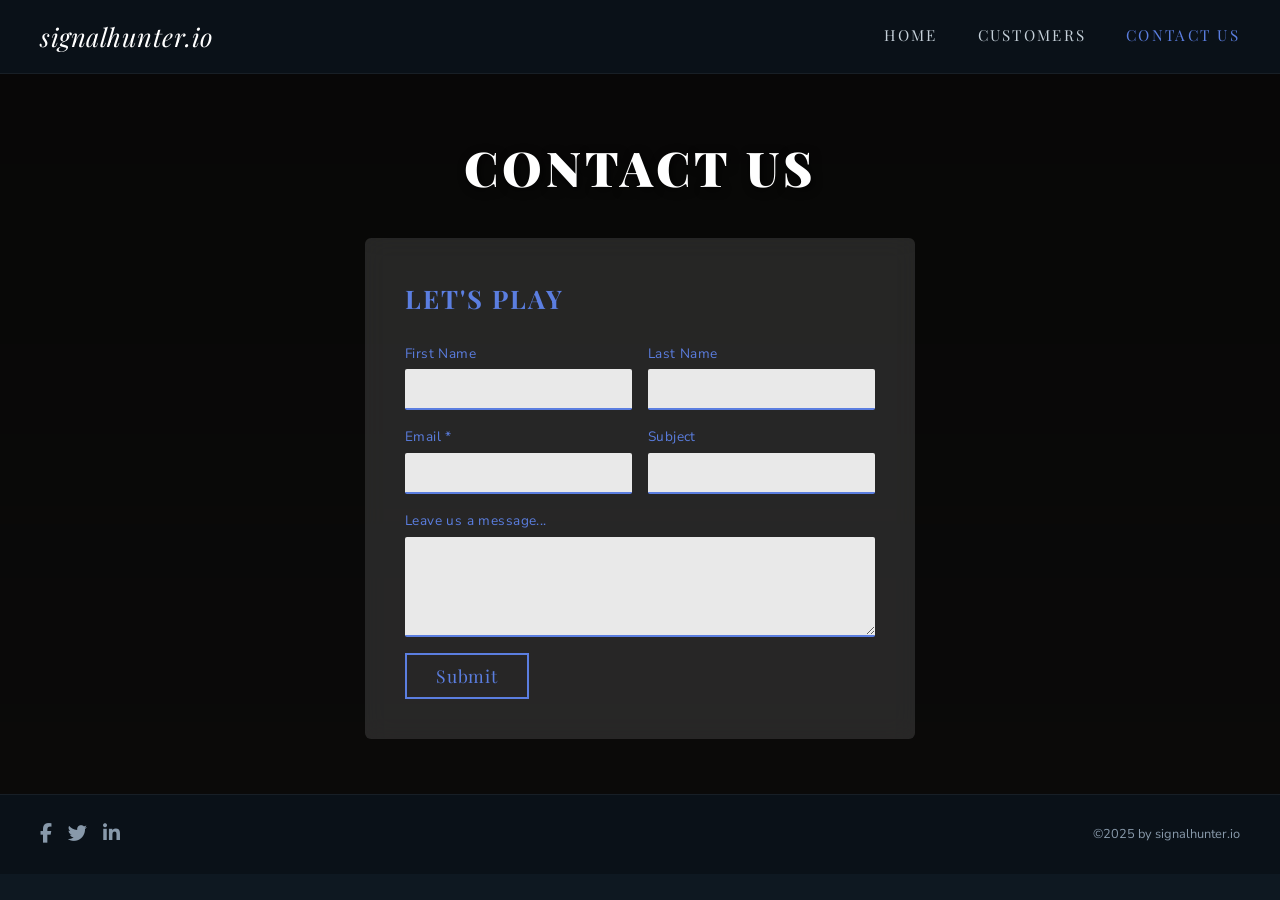
==== site/contact.html @ 793e078c "feat: initial static site for signalhunter.io 3-page static site (Home, Customers, Contact) rebuilt " ====
<!DOCTYPE html>
<html lang="en">
<head>
  <meta charset="UTF-8">
  <meta name="viewport" content="width=device-width, initial-scale=1.0">
  <title>Contact Us | signalhunter.io | Santa Monica, CA</title>
  <meta name="description" content="Get in touch with Signalhunter. Creative Customer Engineering based in Santa Monica, CA.">
  <link rel="stylesheet" href="css/style.css">
  <link rel="stylesheet" href="https://cdnjs.cloudflare.com/ajax/libs/font-awesome/6.5.1/css/all.min.css">
</head>
<body>

  <!-- HEADER -->
  <header class="site-header">
    <div class="container">
      <a href="index.html" class="logo">signalhunter.io</a>
      <button class="nav-toggle" aria-label="Toggle navigation" onclick="document.querySelector('.nav-links').classList.toggle('open')">
        <span></span><span></span><span></span>
      </button>
      <ul class="nav-links">
        <li><a href="index.html">Home</a></li>
        <li><a href="customers.html">Customers</a></li>
        <li><a href="contact.html" class="active">Contact Us</a></li>
      </ul>
    </div>
  </header>

  <!-- CONTACT HERO -->
  <section class="contact-hero">
    <div class="hero-bg" style="background-image: url('images/hero-operator.jpg');"></div>
    <h1>Contact Us</h1>
    <form class="contact-form" action="https://formspree.io/f/YOUR_FORM_ID" method="POST">
      <h3>Let's Play</h3>
      <div class="form-row">
        <div class="form-group">
          <label for="fname">First Name</label>
          <input type="text" id="fname" name="first_name">
        </div>
        <div class="form-group">
          <label for="lname">Last Name</label>
          <input type="text" id="lname" name="last_name">
        </div>
      </div>
      <div class="form-row">
        <div class="form-group">
          <label for="email">Email *</label>
          <input type="email" id="email" name="email" required>
        </div>
        <div class="form-group">
          <label for="subject">Subject</label>
          <input type="text" id="subject" name="subject">
        </div>
      </div>
      <div class="form-group full-width">
        <label for="message">Leave us a message...</label>
        <textarea id="message" name="message"></textarea>
      </div>
      <button type="submit" class="btn-submit">Submit</button>
    </form>
  </section>

  <!-- FOOTER -->
  <footer class="site-footer">
    <div class="container">
      <div class="social-links">
        <a href="#" aria-label="Facebook"><i class="fab fa-facebook-f"></i></a>
        <a href="#" aria-label="Twitter"><i class="fab fa-twitter"></i></a>
        <a href="#" aria-label="LinkedIn"><i class="fab fa-linkedin-in"></i></a>
      </div>
      <span class="copyright">&copy;2025 by signalhunter.io</span>
    </div>
  </footer>

</body>
</html>
---- site/css/style.css ----
/* ============================================
   SIGNALHUNTER.IO — Static Site Styles
   ============================================ */

/* Fonts */
@import url('https://fonts.googleapis.com/css2?family=Playfair+Display:wght@400;700;900&family=Nunito+Sans:wght@300;400;600&display=swap');

/* Reset */
*, *::before, *::after {
  margin: 0;
  padding: 0;
  box-sizing: border-box;
}

:root {
  --bg-dark: #0e1821;
  --bg-darker: #0a1118;
  --bg-card: #1c3142;
  --accent-blue: #5b7ee0;
  --accent-gold: #c5a44e;
  --text-light: #c5d0d9;
  --text-white: #ffffff;
  --text-muted: #8899aa;
  --font-heading: 'Playfair Display', Georgia, serif;
  --font-body: 'Nunito Sans', 'Avenir', Helvetica, sans-serif;
}

html {
  scroll-behavior: smooth;
}

body {
  font-family: var(--font-body);
  background-color: var(--bg-dark);
  color: var(--text-light);
  line-height: 1.6;
  -webkit-font-smoothing: antialiased;
}

a {
  color: var(--accent-blue);
  text-decoration: none;
  transition: color 0.2s;
}

a:hover {
  color: var(--text-white);
}

img {
  max-width: 100%;
  height: auto;
}

/* ---- HEADER / NAV ---- */
.site-header {
  background: var(--bg-darker);
  padding: 1rem 2rem;
  position: sticky;
  top: 0;
  z-index: 100;
  border-bottom: 1px solid rgba(255,255,255,0.06);
}

.site-header .container {
  max-width: 1200px;
  margin: 0 auto;
  display: flex;
  align-items: center;
  justify-content: space-between;
}

.logo {
  font-family: var(--font-heading);
  font-size: 1.6rem;
  font-weight: 400;
  color: var(--text-white);
  letter-spacing: 0.02em;
  font-style: italic;
}

.nav-links {
  list-style: none;
  display: flex;
  gap: 2.5rem;
}

.nav-links a {
  font-family: var(--font-heading);
  font-size: 0.95rem;
  color: var(--text-light);
  text-transform: uppercase;
  letter-spacing: 0.15em;
  font-weight: 400;
  transition: color 0.2s;
}

.nav-links a:hover,
.nav-links a.active {
  color: var(--accent-blue);
}

/* Mobile nav toggle */
.nav-toggle {
  display: none;
  background: none;
  border: none;
  cursor: pointer;
  padding: 0.5rem;
}

.nav-toggle span {
  display: block;
  width: 24px;
  height: 2px;
  background: var(--text-light);
  margin: 5px 0;
  transition: 0.3s;
}

/* ---- HERO ---- */
.hero {
  position: relative;
  height: 55vh;
  min-height: 350px;
  display: flex;
  align-items: center;
  justify-content: flex-end;
  overflow: hidden;
}

.hero-bg {
  position: absolute;
  inset: 0;
  background-size: cover;
  background-position: center;
  filter: grayscale(0.6) brightness(0.5);
}

.hero-content {
  position: relative;
  z-index: 2;
  padding: 2rem 4rem;
  text-align: right;
}

.hero-content h1 {
  font-family: var(--font-heading);
  font-size: 3.5rem;
  font-weight: 900;
  line-height: 1.1;
  color: var(--text-white);
  text-shadow: 2px 2px 8px rgba(0,0,0,0.7);
}

.hero-content h1 .highlight {
  color: var(--accent-gold);
}

/* ---- SECTIONS ---- */
.section {
  max-width: 1200px;
  margin: 0 auto;
  padding: 4rem 2rem;
}

.section-dark {
  background: var(--bg-darker);
}

/* ---- HOME: Tagline ---- */
.tagline-bar {
  background: var(--bg-darker);
  padding: 3rem 2rem;
  border-top: 1px solid rgba(255,255,255,0.06);
}

.tagline-bar .container {
  max-width: 1200px;
  margin: 0 auto;
}

.tagline-row {
  display: flex;
  justify-content: space-between;
  gap: 2rem;
  margin-bottom: 1.5rem;
}

.tagline-item {
  font-family: var(--font-heading);
  font-size: 1.3rem;
  letter-spacing: 0.25em;
  text-transform: uppercase;
  color: var(--text-white);
  font-weight: 700;
}

.tagline-description {
  font-size: 1rem;
  color: var(--text-muted);
  line-height: 1.8;
  max-width: 800px;
}

/* ---- HOME: Tools Grid ---- */
.tools-grid {
  display: grid;
  grid-template-columns: repeat(3, 1fr);
  gap: 2.5rem;
  padding: 2rem 0;
  align-items: center;
}

.tool-logo {
  display: flex;
  align-items: center;
  justify-content: center;
  padding: 1rem;
  opacity: 0.85;
  transition: opacity 0.3s;
}

.tool-logo:hover {
  opacity: 1;
}

.tool-logo img {
  max-height: 50px;
  width: auto;
}

/* ---- HOME: Bottom section ---- */
.bottom-section {
  background: var(--bg-darker);
  padding: 4rem 2rem;
}

.bottom-section .container {
  max-width: 1200px;
  margin: 0 auto;
  display: grid;
  grid-template-columns: 1.2fr 1fr;
  gap: 4rem;
  align-items: start;
}

.cta-text {
  font-size: 1rem;
  color: var(--text-muted);
  line-height: 1.8;
}

.cta-text a {
  text-decoration: underline;
}

.contact-block h2 {
  font-family: var(--font-heading);
  font-size: 2.2rem;
  font-weight: 700;
  color: var(--accent-blue);
  text-transform: uppercase;
  letter-spacing: 0.08em;
  margin-bottom: 1rem;
}

.contact-block p {
  color: var(--text-light);
  margin-bottom: 0.3rem;
  font-size: 0.95rem;
}

/* ---- CUSTOMERS PAGE ---- */
.customers-intro {
  display: grid;
  grid-template-columns: 1fr 1.5fr;
  gap: 3rem;
  align-items: start;
  padding: 4rem 2rem;
  max-width: 1200px;
  margin: 0 auto;
}

.customers-intro h2 {
  font-family: var(--font-heading);
  font-size: 3rem;
  font-weight: 700;
  color: var(--accent-blue);
  text-transform: uppercase;
  letter-spacing: 0.05em;
}

.customers-intro .lead {
  font-family: var(--font-heading);
  font-size: 1.3rem;
  color: var(--text-white);
  margin-bottom: 1.5rem;
  line-height: 1.4;
}

.customers-intro .body-text {
  color: var(--text-muted);
  line-height: 1.8;
  margin-bottom: 1rem;
}

.client-logos {
  display: grid;
  grid-template-columns: repeat(2, 1fr);
  gap: 1.5rem;
  padding-top: 1.5rem;
}

.client-logo {
  display: flex;
  align-items: center;
  justify-content: center;
  background: rgba(255,255,255,0.04);
  border-radius: 8px;
  padding: 1.2rem;
  min-height: 80px;
  transition: background 0.3s;
}

.client-logo:hover {
  background: rgba(255,255,255,0.08);
}

.client-logo img {
  max-height: 55px;
  width: auto;
  filter: brightness(0) invert(1);
  opacity: 0.9;
}

/* ---- CONTACT PAGE ---- */
.contact-hero {
  position: relative;
  min-height: 80vh;
  display: flex;
  flex-direction: column;
  align-items: center;
  justify-content: center;
  overflow: hidden;
}

.contact-hero .hero-bg {
  filter: grayscale(0.7) brightness(0.35);
}

.contact-hero h1 {
  font-family: var(--font-heading);
  font-size: 3rem;
  font-weight: 900;
  color: var(--text-white);
  text-transform: uppercase;
  letter-spacing: 0.08em;
  text-align: center;
  position: relative;
  z-index: 2;
  margin-bottom: 2rem;
  text-shadow: 2px 2px 10px rgba(0,0,0,0.8);
}

.contact-form {
  position: relative;
  z-index: 2;
  background: rgba(255,255,255,0.12);
  backdrop-filter: blur(12px);
  padding: 2.5rem;
  border-radius: 6px;
  width: 100%;
  max-width: 550px;
}

.contact-form h3 {
  font-family: var(--font-heading);
  font-size: 1.6rem;
  color: var(--accent-blue);
  font-weight: 700;
  margin-bottom: 1.5rem;
  text-transform: uppercase;
  letter-spacing: 0.08em;
}

.form-row {
  display: grid;
  grid-template-columns: 1fr 1fr;
  gap: 1rem;
  margin-bottom: 1rem;
}

.form-group {
  display: flex;
  flex-direction: column;
}

.form-group.full-width {
  grid-column: 1 / -1;
}

.form-group label {
  font-size: 0.85rem;
  color: var(--accent-blue);
  margin-bottom: 0.3rem;
  letter-spacing: 0.03em;
}

.form-group input,
.form-group textarea {
  background: rgba(255,255,255,0.9);
  border: none;
  border-bottom: 2px solid var(--accent-blue);
  padding: 0.6rem 0.8rem;
  font-family: var(--font-body);
  font-size: 0.95rem;
  color: #1a1a1a;
  border-radius: 2px;
  outline: none;
  transition: border-color 0.2s;
}

.form-group input:focus,
.form-group textarea:focus {
  border-bottom-color: var(--accent-gold);
}

.form-group textarea {
  min-height: 100px;
  resize: vertical;
}

.btn-submit {
  font-family: var(--font-heading);
  font-size: 1.1rem;
  color: var(--accent-blue);
  background: transparent;
  border: 2px solid var(--accent-blue);
  padding: 0.6rem 1.8rem;
  cursor: pointer;
  letter-spacing: 0.05em;
  transition: all 0.3s;
  margin-top: 1rem;
}

.btn-submit:hover {
  background: var(--accent-blue);
  color: var(--text-white);
}

/* ---- FOOTER ---- */
.site-footer {
  background: var(--bg-darker);
  padding: 1.5rem 2rem;
  border-top: 1px solid rgba(255,255,255,0.06);
}

.site-footer .container {
  max-width: 1200px;
  margin: 0 auto;
  display: flex;
  justify-content: space-between;
  align-items: center;
}

.social-links {
  display: flex;
  gap: 1rem;
}

.social-links a {
  color: var(--text-muted);
  font-size: 1.2rem;
  transition: color 0.2s;
}

.social-links a:hover {
  color: var(--text-white);
}

.copyright {
  font-size: 0.8rem;
  color: var(--text-muted);
}

/* ---- RESPONSIVE ---- */
@media (max-width: 768px) {
  .nav-links {
    display: none;
    flex-direction: column;
    position: absolute;
    top: 100%;
    left: 0;
    right: 0;
    background: var(--bg-darker);
    padding: 1rem 2rem;
    gap: 1rem;
    border-bottom: 1px solid rgba(255,255,255,0.06);
  }

  .nav-links.open {
    display: flex;
  }

  .nav-toggle {
    display: block;
  }

  .hero-content {
    padding: 1.5rem;
    text-align: center;
  }

  .hero-content h1 {
    font-size: 2.2rem;
  }

  .hero {
    justify-content: center;
  }

  .tagline-row {
    flex-direction: column;
    gap: 0.5rem;
  }

  .tools-grid {
    grid-template-columns: repeat(2, 1fr);
    gap: 1.5rem;
  }

  .bottom-section .container {
    grid-template-columns: 1fr;
    gap: 2rem;
  }

  .customers-intro {
    grid-template-columns: 1fr;
  }

  .form-row {
    grid-template-columns: 1fr;
  }

  .site-footer .container {
    flex-direction: column;
    gap: 1rem;
    text-align: center;
  }
}
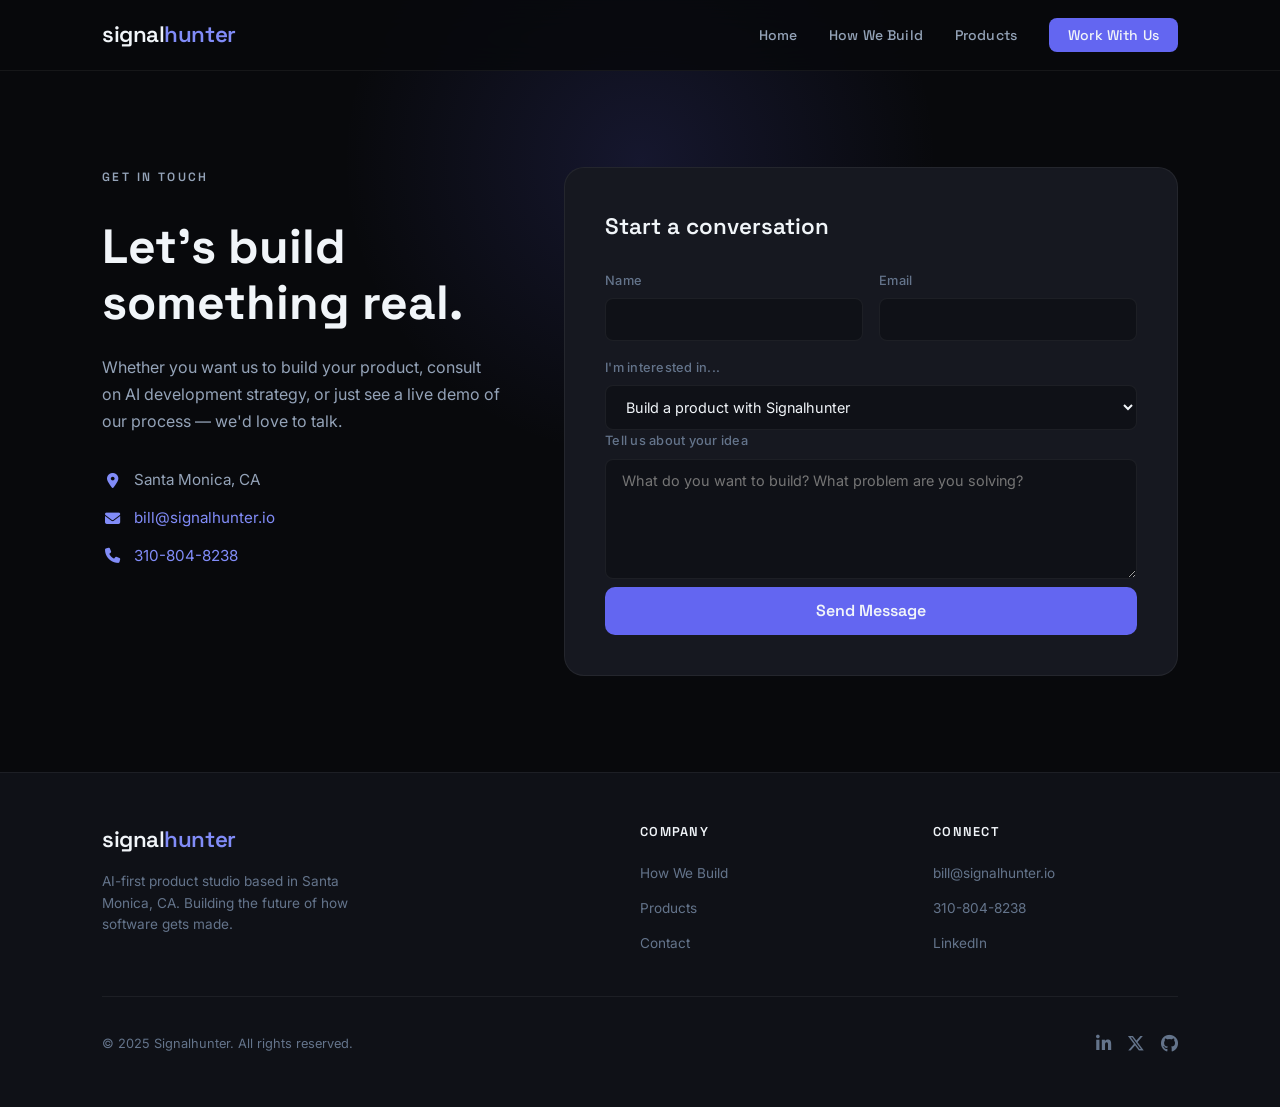
==== commit fdfb4e2a: "feat: complete site redesign — AI product studio + consultancy Repositioned signalhunter.io from CRM" ====
--- a/site/contact.html
+++ b/site/contact.html
@@ -3,8 +3,8 @@
 <head>
   <meta charset="UTF-8">
   <meta name="viewport" content="width=device-width, initial-scale=1.0">
-  <title>Contact Us | signalhunter.io | Santa Monica, CA</title>
-  <meta name="description" content="Get in touch with Signalhunter. Creative Customer Engineering based in Santa Monica, CA.">
+  <title>Work With Us — Signalhunter</title>
+  <meta name="description" content="Start a project with Signalhunter. AI-first product development and consulting from Santa Monica, CA.">
   <link rel="stylesheet" href="css/style.css">
   <link rel="stylesheet" href="https://cdnjs.cloudflare.com/ajax/libs/font-awesome/6.5.1/css/all.min.css">
 </head>
@@ -13,61 +13,110 @@
   <!-- HEADER -->
   <header class="site-header">
     <div class="container">
-      <a href="index.html" class="logo">signalhunter.io</a>
+      <a href="index.html" class="logo">signal<span>hunter</span></a>
       <button class="nav-toggle" aria-label="Toggle navigation" onclick="document.querySelector('.nav-links').classList.toggle('open')">
         <span></span><span></span><span></span>
       </button>
       <ul class="nav-links">
         <li><a href="index.html">Home</a></li>
-        <li><a href="customers.html">Customers</a></li>
-        <li><a href="contact.html" class="active">Contact Us</a></li>
+        <li><a href="how.html">How We Build</a></li>
+        <li><a href="products.html">Products</a></li>
+        <li><a href="contact.html" class="nav-cta active">Work With Us</a></li>
       </ul>
     </div>
   </header>
 
-  <!-- CONTACT HERO -->
+  <!-- CONTACT -->
   <section class="contact-hero">
-    <div class="hero-bg" style="background-image: url('images/hero-operator.jpg');"></div>
-    <h1>Contact Us</h1>
-    <form class="contact-form" action="https://formspree.io/f/YOUR_FORM_ID" method="POST">
-      <h3>Let's Play</h3>
-      <div class="form-row">
-        <div class="form-group">
-          <label for="fname">First Name</label>
-          <input type="text" id="fname" name="first_name">
+    <div class="container">
+      <div class="contact-layout">
+        <div class="contact-info">
+          <p class="section-label">Get In Touch</p>
+          <h1>Let's build<br>something <span class="gradient-text">real</span>.</h1>
+          <p>
+            Whether you want us to build your product, consult on AI development strategy,
+            or just see a live demo of our process — we'd love to talk.
+          </p>
+          <div class="contact-details">
+            <div class="detail">
+              <i class="fas fa-map-marker-alt"></i>
+              <span>Santa Monica, CA</span>
+            </div>
+            <div class="detail">
+              <i class="fas fa-envelope"></i>
+              <a href="mailto:bill@signalhunter.io">bill@signalhunter.io</a>
+            </div>
+            <div class="detail">
+              <i class="fas fa-phone"></i>
+              <a href="tel:3108048238">310-804-8238</a>
+            </div>
+          </div>
         </div>
-        <div class="form-group">
-          <label for="lname">Last Name</label>
-          <input type="text" id="lname" name="last_name">
-        </div>
+
+        <form class="contact-form" action="https://formspree.io/f/YOUR_FORM_ID" method="POST">
+          <h3>Start a conversation</h3>
+          <div class="form-row">
+            <div class="form-group">
+              <label for="fname">Name</label>
+              <input type="text" id="fname" name="name" required>
+            </div>
+            <div class="form-group">
+              <label for="email">Email</label>
+              <input type="email" id="email" name="email" required>
+            </div>
+          </div>
+          <div class="form-group full-width">
+            <label for="interest">I'm interested in...</label>
+            <select id="interest" name="interest">
+              <option value="build">Build a product with Signalhunter</option>
+              <option value="consult">AI development consulting</option>
+              <option value="demo">See a live demo</option>
+              <option value="other">Something else</option>
+            </select>
+          </div>
+          <div class="form-group full-width">
+            <label for="message">Tell us about your idea</label>
+            <textarea id="message" name="message" placeholder="What do you want to build? What problem are you solving?"></textarea>
+          </div>
+          <button type="submit" class="btn-submit">Send Message</button>
+        </form>
       </div>
-      <div class="form-row">
-        <div class="form-group">
-          <label for="email">Email *</label>
-          <input type="email" id="email" name="email" required>
-        </div>
-        <div class="form-group">
-          <label for="subject">Subject</label>
-          <input type="text" id="subject" name="subject">
-        </div>
-      </div>
-      <div class="form-group full-width">
-        <label for="message">Leave us a message...</label>
-        <textarea id="message" name="message"></textarea>
-      </div>
-      <button type="submit" class="btn-submit">Submit</button>
-    </form>
+    </div>
   </section>
 
   <!-- FOOTER -->
   <footer class="site-footer">
     <div class="container">
-      <div class="social-links">
-        <a href="#" aria-label="Facebook"><i class="fab fa-facebook-f"></i></a>
-        <a href="#" aria-label="Twitter"><i class="fab fa-twitter"></i></a>
-        <a href="#" aria-label="LinkedIn"><i class="fab fa-linkedin-in"></i></a>
+      <div class="footer-grid">
+        <div class="footer-brand">
+          <a href="index.html" class="logo">signal<span>hunter</span></a>
+          <p>AI-first product studio based in Santa Monica, CA. Building the future of how software gets made.</p>
+        </div>
+        <div class="footer-col">
+          <h4>Company</h4>
+          <ul>
+            <li><a href="how.html">How We Build</a></li>
+            <li><a href="products.html">Products</a></li>
+            <li><a href="contact.html">Contact</a></li>
+          </ul>
+        </div>
+        <div class="footer-col">
+          <h4>Connect</h4>
+          <ul>
+            <li><a href="mailto:bill@signalhunter.io">bill@signalhunter.io</a></li>
+            <li><a href="tel:3108048238">310-804-8238</a></li>
+            <li><a href="#">LinkedIn</a></li>
+          </ul>
+        </div>
       </div>
-      <span class="copyright">&copy;2025 by signalhunter.io</span>
+      <div class="footer-bottom">
+        <span class="copyright">&copy; 2025 Signalhunter. All rights reserved.</span>
+        <div class="social-links">
+          <a href="#" aria-label="LinkedIn"><i class="fab fa-linkedin-in"></i></a>
+          <a href="#" aria-label="Twitter"><i class="fab fa-x-twitter"></i></a>
+          <a href="#" aria-label="GitHub"><i class="fab fa-github"></i></a>
+        </div>
+      </div>
     </div>
   </footer>
 
--- a/site/css/style.css
+++ b/site/css/style.css
@@ -1,11 +1,9 @@
 /* ============================================
-   SIGNALHUNTER.IO — Static Site Styles
+   SIGNALHUNTER.IO — AI Product Studio
    ============================================ */
 
-/* Fonts */
-@import url('https://fonts.googleapis.com/css2?family=Playfair+Display:wght@400;700;900&family=Nunito+Sans:wght@300;400;600&display=swap');
-
-/* Reset */
+@import url('https://fonts.googleapis.com/css2?family=Space+Grotesk:wght@300;400;500;600;700&family=Inter:wght@300;400;500;600&display=swap');
+
 *, *::before, *::after {
   margin: 0;
   padding: 0;
@@ -13,58 +11,91 @@
 }
 
 :root {
-  --bg-dark: #0e1821;
-  --bg-darker: #0a1118;
-  --bg-card: #1c3142;
-  --accent-blue: #5b7ee0;
-  --accent-gold: #c5a44e;
-  --text-light: #c5d0d9;
-  --text-white: #ffffff;
-  --text-muted: #8899aa;
-  --font-heading: 'Playfair Display', Georgia, serif;
-  --font-body: 'Nunito Sans', 'Avenir', Helvetica, sans-serif;
-}
-
-html {
-  scroll-behavior: smooth;
-}
+  --bg-dark: #08090c;
+  --bg-surface: #0f1117;
+  --bg-card: #161820;
+  --bg-card-hover: #1c1f2a;
+  --accent: #6366f1;
+  --accent-light: #818cf8;
+  --accent-glow: rgba(99, 102, 241, 0.15);
+  --accent-gold: #f59e0b;
+  --accent-emerald: #10b981;
+  --accent-rose: #f43f5e;
+  --text-primary: #f1f5f9;
+  --text-secondary: #94a3b8;
+  --text-muted: #64748b;
+  --border: rgba(255,255,255,0.06);
+  --border-accent: rgba(99, 102, 241, 0.3);
+  --font-heading: 'Space Grotesk', system-ui, sans-serif;
+  --font-body: 'Inter', system-ui, sans-serif;
+  --radius: 12px;
+  --radius-lg: 20px;
+}
+
+html { scroll-behavior: smooth; }
 
 body {
   font-family: var(--font-body);
-  background-color: var(--bg-dark);
-  color: var(--text-light);
-  line-height: 1.6;
+  background: var(--bg-dark);
+  color: var(--text-secondary);
+  line-height: 1.7;
   -webkit-font-smoothing: antialiased;
 }
 
 a {
-  color: var(--accent-blue);
+  color: var(--accent-light);
   text-decoration: none;
   transition: color 0.2s;
 }
-
-a:hover {
-  color: var(--text-white);
-}
-
-img {
-  max-width: 100%;
-  height: auto;
+a:hover { color: var(--text-primary); }
+
+img { max-width: 100%; height: auto; }
+
+/* ---- UTILITY ---- */
+.container {
+  max-width: 1140px;
+  margin: 0 auto;
+  padding: 0 2rem;
+}
+
+.section-label {
+  font-family: var(--font-heading);
+  font-size: 0.75rem;
+  font-weight: 600;
+  letter-spacing: 0.2em;
+  text-transform: uppercase;
+  color: var(--accent-light);
+  margin-bottom: 1rem;
+}
+
+.section-title {
+  font-family: var(--font-heading);
+  font-size: 2.5rem;
+  font-weight: 700;
+  color: var(--text-primary);
+  line-height: 1.2;
+  margin-bottom: 1rem;
+}
+
+.section-subtitle {
+  font-size: 1.15rem;
+  color: var(--text-secondary);
+  max-width: 640px;
+  line-height: 1.7;
 }
 
 /* ---- HEADER / NAV ---- */
 .site-header {
-  background: var(--bg-darker);
+  background: rgba(8, 9, 12, 0.85);
+  backdrop-filter: blur(16px);
   padding: 1rem 2rem;
   position: sticky;
   top: 0;
   z-index: 100;
-  border-bottom: 1px solid rgba(255,255,255,0.06);
+  border-bottom: 1px solid var(--border);
 }
 
 .site-header .container {
-  max-width: 1200px;
-  margin: 0 auto;
   display: flex;
   align-items: center;
   justify-content: space-between;
@@ -72,35 +103,49 @@
 
 .logo {
   font-family: var(--font-heading);
-  font-size: 1.6rem;
-  font-weight: 400;
-  color: var(--text-white);
-  letter-spacing: 0.02em;
-  font-style: italic;
-}
+  font-size: 1.4rem;
+  font-weight: 600;
+  color: var(--text-primary);
+  letter-spacing: -0.02em;
+}
+
+.logo span { color: var(--accent-light); }
 
 .nav-links {
   list-style: none;
   display: flex;
-  gap: 2.5rem;
+  gap: 2rem;
+  align-items: center;
 }
 
 .nav-links a {
   font-family: var(--font-heading);
-  font-size: 0.95rem;
-  color: var(--text-light);
-  text-transform: uppercase;
-  letter-spacing: 0.15em;
-  font-weight: 400;
+  font-size: 0.875rem;
+  font-weight: 500;
+  color: var(--text-secondary);
+  letter-spacing: 0.01em;
   transition: color 0.2s;
 }
 
 .nav-links a:hover,
 .nav-links a.active {
-  color: var(--accent-blue);
-}
-
-/* Mobile nav toggle */
+  color: var(--text-primary);
+}
+
+.nav-cta {
+  background: var(--accent);
+  color: var(--text-primary) !important;
+  padding: 0.5rem 1.2rem;
+  border-radius: 8px;
+  font-weight: 600;
+  transition: background 0.2s, transform 0.2s;
+}
+
+.nav-cta:hover {
+  background: var(--accent-light);
+  transform: translateY(-1px);
+}
+
 .nav-toggle {
   display: none;
   background: none;
@@ -111,9 +156,9 @@
 
 .nav-toggle span {
   display: block;
-  width: 24px;
+  width: 22px;
   height: 2px;
-  background: var(--text-light);
+  background: var(--text-secondary);
   margin: 5px 0;
   transition: 0.3s;
 }
@@ -121,267 +166,501 @@
 /* ---- HERO ---- */
 .hero {
   position: relative;
-  height: 55vh;
-  min-height: 350px;
-  display: flex;
-  align-items: center;
-  justify-content: flex-end;
+  padding: 8rem 2rem 6rem;
   overflow: hidden;
 }
 
-.hero-bg {
+.hero::before {
+  content: '';
   position: absolute;
-  inset: 0;
-  background-size: cover;
-  background-position: center;
-  filter: grayscale(0.6) brightness(0.5);
-}
-
-.hero-content {
+  top: -50%;
+  left: 50%;
+  transform: translateX(-50%);
+  width: 800px;
+  height: 800px;
+  background: radial-gradient(circle, var(--accent-glow) 0%, transparent 70%);
+  pointer-events: none;
+}
+
+.hero .container {
   position: relative;
   z-index: 2;
-  padding: 2rem 4rem;
-  text-align: right;
-}
-
-.hero-content h1 {
-  font-family: var(--font-heading);
-  font-size: 3.5rem;
-  font-weight: 900;
+  text-align: center;
+}
+
+.hero h1 {
+  font-family: var(--font-heading);
+  font-size: 4rem;
+  font-weight: 700;
+  color: var(--text-primary);
   line-height: 1.1;
-  color: var(--text-white);
-  text-shadow: 2px 2px 8px rgba(0,0,0,0.7);
-}
-
-.hero-content h1 .highlight {
-  color: var(--accent-gold);
-}
-
-/* ---- SECTIONS ---- */
-.section {
-  max-width: 1200px;
-  margin: 0 auto;
-  padding: 4rem 2rem;
-}
-
-.section-dark {
-  background: var(--bg-darker);
-}
-
-/* ---- HOME: Tagline ---- */
-.tagline-bar {
-  background: var(--bg-darker);
-  padding: 3rem 2rem;
-  border-top: 1px solid rgba(255,255,255,0.06);
-}
-
-.tagline-bar .container {
-  max-width: 1200px;
-  margin: 0 auto;
-}
-
-.tagline-row {
-  display: flex;
-  justify-content: space-between;
+  margin-bottom: 1.5rem;
+  letter-spacing: -0.03em;
+}
+
+.hero h1 .gradient-text {
+  background: linear-gradient(135deg, var(--accent-light), var(--accent-gold));
+  -webkit-background-clip: text;
+  -webkit-text-fill-color: transparent;
+  background-clip: text;
+}
+
+.hero .subtitle {
+  font-size: 1.25rem;
+  color: var(--text-secondary);
+  max-width: 600px;
+  margin: 0 auto 2.5rem;
+  line-height: 1.7;
+}
+
+.hero-cta-row {
+  display: flex;
+  gap: 1rem;
+  justify-content: center;
+  flex-wrap: wrap;
+}
+
+.btn-primary {
+  display: inline-flex;
+  align-items: center;
+  gap: 0.5rem;
+  background: var(--accent);
+  color: var(--text-primary);
+  font-family: var(--font-heading);
+  font-size: 1rem;
+  font-weight: 600;
+  padding: 0.85rem 2rem;
+  border-radius: 10px;
+  border: none;
+  cursor: pointer;
+  transition: all 0.25s;
+}
+
+.btn-primary:hover {
+  background: var(--accent-light);
+  color: var(--text-primary);
+  transform: translateY(-2px);
+  box-shadow: 0 8px 30px var(--accent-glow);
+}
+
+.btn-outline {
+  display: inline-flex;
+  align-items: center;
+  gap: 0.5rem;
+  background: transparent;
+  color: var(--text-secondary);
+  font-family: var(--font-heading);
+  font-size: 1rem;
+  font-weight: 500;
+  padding: 0.85rem 2rem;
+  border-radius: 10px;
+  border: 1px solid var(--border);
+  cursor: pointer;
+  transition: all 0.25s;
+}
+
+.btn-outline:hover {
+  border-color: var(--accent);
+  color: var(--text-primary);
+}
+
+/* ---- STATS BAR ---- */
+.stats-bar {
+  border-top: 1px solid var(--border);
+  border-bottom: 1px solid var(--border);
+  padding: 2.5rem 2rem;
+  background: var(--bg-surface);
+}
+
+.stats-grid {
+  display: grid;
+  grid-template-columns: repeat(4, 1fr);
   gap: 2rem;
-  margin-bottom: 1.5rem;
-}
-
-.tagline-item {
+  text-align: center;
+}
+
+.stat-item .stat-number {
+  font-family: var(--font-heading);
+  font-size: 2.5rem;
+  font-weight: 700;
+  color: var(--text-primary);
+  line-height: 1;
+  margin-bottom: 0.25rem;
+}
+
+.stat-item .stat-number .accent { color: var(--accent-light); }
+
+.stat-item .stat-label {
+  font-size: 0.85rem;
+  color: var(--text-muted);
+}
+
+/* ---- THE SHIFT ---- */
+.shift-section {
+  padding: 6rem 2rem;
+}
+
+.shift-grid {
+  display: grid;
+  grid-template-columns: 1fr 1fr;
+  gap: 3rem;
+  margin-top: 3rem;
+}
+
+.shift-card {
+  background: var(--bg-card);
+  border: 1px solid var(--border);
+  border-radius: var(--radius-lg);
+  padding: 2.5rem;
+  transition: border-color 0.3s, transform 0.3s;
+}
+
+.shift-card:hover {
+  border-color: var(--border-accent);
+  transform: translateY(-2px);
+}
+
+.shift-card.old {
+  opacity: 0.6;
+}
+
+.shift-card.old:hover {
+  opacity: 0.8;
+}
+
+.shift-card .card-icon {
+  font-size: 2rem;
+  margin-bottom: 1rem;
+}
+
+.shift-card h3 {
   font-family: var(--font-heading);
   font-size: 1.3rem;
-  letter-spacing: 0.25em;
+  font-weight: 600;
+  color: var(--text-primary);
+  margin-bottom: 0.75rem;
+}
+
+.shift-card p {
+  color: var(--text-secondary);
+  font-size: 0.95rem;
+  line-height: 1.7;
+}
+
+.shift-card .tag {
+  display: inline-block;
+  font-size: 0.7rem;
+  font-weight: 600;
+  letter-spacing: 0.1em;
   text-transform: uppercase;
-  color: var(--text-white);
-  font-weight: 700;
-}
-
-.tagline-description {
-  font-size: 1rem;
-  color: var(--text-muted);
-  line-height: 1.8;
-  max-width: 800px;
-}
-
-/* ---- HOME: Tools Grid ---- */
-.tools-grid {
+  padding: 0.3rem 0.8rem;
+  border-radius: 100px;
+  margin-bottom: 1rem;
+}
+
+.shift-card .tag.old-tag {
+  background: rgba(244, 63, 94, 0.1);
+  color: var(--accent-rose);
+}
+
+.shift-card .tag.new-tag {
+  background: rgba(16, 185, 129, 0.1);
+  color: var(--accent-emerald);
+}
+
+/* ---- PROCESS / HOW IT WORKS ---- */
+.process-section {
+  padding: 6rem 2rem;
+  background: var(--bg-surface);
+}
+
+.process-steps {
   display: grid;
   grid-template-columns: repeat(3, 1fr);
-  gap: 2.5rem;
-  padding: 2rem 0;
+  gap: 2rem;
+  margin-top: 3rem;
+}
+
+.process-step {
+  background: var(--bg-card);
+  border: 1px solid var(--border);
+  border-radius: var(--radius-lg);
+  padding: 2rem;
+  position: relative;
+  transition: border-color 0.3s;
+}
+
+.process-step:hover {
+  border-color: var(--border-accent);
+}
+
+.step-number {
+  font-family: var(--font-heading);
+  font-size: 3rem;
+  font-weight: 700;
+  color: var(--accent);
+  opacity: 0.3;
+  line-height: 1;
+  margin-bottom: 1rem;
+}
+
+.process-step h3 {
+  font-family: var(--font-heading);
+  font-size: 1.15rem;
+  font-weight: 600;
+  color: var(--text-primary);
+  margin-bottom: 0.75rem;
+}
+
+.process-step p {
+  font-size: 0.9rem;
+  color: var(--text-secondary);
+  line-height: 1.7;
+}
+
+/* ---- PRODUCTS / PORTFOLIO ---- */
+.products-section {
+  padding: 6rem 2rem;
+}
+
+.product-cards {
+  display: grid;
+  grid-template-columns: repeat(auto-fit, minmax(320px, 1fr));
+  gap: 2rem;
+  margin-top: 3rem;
+}
+
+.product-card {
+  background: var(--bg-card);
+  border: 1px solid var(--border);
+  border-radius: var(--radius-lg);
+  padding: 2rem;
+  transition: border-color 0.3s, transform 0.3s;
+}
+
+.product-card:hover {
+  border-color: var(--border-accent);
+  transform: translateY(-3px);
+}
+
+.product-card .product-status {
+  display: inline-block;
+  font-size: 0.7rem;
+  font-weight: 600;
+  letter-spacing: 0.08em;
+  text-transform: uppercase;
+  padding: 0.25rem 0.7rem;
+  border-radius: 100px;
+  margin-bottom: 1rem;
+}
+
+.product-card .product-status.live {
+  background: rgba(16, 185, 129, 0.1);
+  color: var(--accent-emerald);
+}
+
+.product-card .product-status.building {
+  background: rgba(245, 158, 11, 0.1);
+  color: var(--accent-gold);
+}
+
+.product-card .product-status.concept {
+  background: rgba(99, 102, 241, 0.1);
+  color: var(--accent-light);
+}
+
+.product-card h3 {
+  font-family: var(--font-heading);
+  font-size: 1.4rem;
+  font-weight: 600;
+  color: var(--text-primary);
+  margin-bottom: 0.5rem;
+}
+
+.product-card .product-desc {
+  font-size: 0.9rem;
+  color: var(--text-secondary);
+  margin-bottom: 1.25rem;
+  line-height: 1.7;
+}
+
+.product-card .product-meta {
+  display: flex;
+  gap: 1.5rem;
+  font-size: 0.8rem;
+  color: var(--text-muted);
+}
+
+.product-card .product-meta span {
+  display: flex;
   align-items: center;
-}
-
-.tool-logo {
+  gap: 0.3rem;
+}
+
+/* ---- SERVICES / CONSULTING ---- */
+.services-section {
+  padding: 6rem 2rem;
+  background: var(--bg-surface);
+}
+
+.services-grid {
+  display: grid;
+  grid-template-columns: repeat(auto-fit, minmax(300px, 1fr));
+  gap: 2rem;
+  margin-top: 3rem;
+}
+
+.service-card {
+  background: var(--bg-card);
+  border: 1px solid var(--border);
+  border-radius: var(--radius-lg);
+  padding: 2rem;
+  transition: border-color 0.3s;
+}
+
+.service-card:hover {
+  border-color: var(--border-accent);
+}
+
+.service-card .service-icon {
+  width: 48px;
+  height: 48px;
+  background: var(--accent-glow);
+  border-radius: 12px;
   display: flex;
   align-items: center;
   justify-content: center;
-  padding: 1rem;
-  opacity: 0.85;
-  transition: opacity 0.3s;
-}
-
-.tool-logo:hover {
-  opacity: 1;
-}
-
-.tool-logo img {
-  max-height: 50px;
-  width: auto;
-}
-
-/* ---- HOME: Bottom section ---- */
-.bottom-section {
-  background: var(--bg-darker);
-  padding: 4rem 2rem;
-}
-
-.bottom-section .container {
-  max-width: 1200px;
-  margin: 0 auto;
-  display: grid;
-  grid-template-columns: 1.2fr 1fr;
-  gap: 4rem;
-  align-items: start;
-}
-
-.cta-text {
-  font-size: 1rem;
-  color: var(--text-muted);
-  line-height: 1.8;
-}
-
-.cta-text a {
-  text-decoration: underline;
-}
-
-.contact-block h2 {
-  font-family: var(--font-heading);
-  font-size: 2.2rem;
+  font-size: 1.4rem;
+  margin-bottom: 1.25rem;
+}
+
+.service-card h3 {
+  font-family: var(--font-heading);
+  font-size: 1.15rem;
+  font-weight: 600;
+  color: var(--text-primary);
+  margin-bottom: 0.5rem;
+}
+
+.service-card p {
+  font-size: 0.9rem;
+  color: var(--text-secondary);
+  line-height: 1.7;
+}
+
+/* ---- CTA BANNER ---- */
+.cta-banner {
+  padding: 5rem 2rem;
+  text-align: center;
+  position: relative;
+  overflow: hidden;
+}
+
+.cta-banner::before {
+  content: '';
+  position: absolute;
+  top: 50%;
+  left: 50%;
+  transform: translate(-50%, -50%);
+  width: 600px;
+  height: 400px;
+  background: radial-gradient(circle, var(--accent-glow) 0%, transparent 70%);
+  pointer-events: none;
+}
+
+.cta-banner .container { position: relative; z-index: 2; }
+
+.cta-banner h2 {
+  font-family: var(--font-heading);
+  font-size: 2.5rem;
   font-weight: 700;
-  color: var(--accent-blue);
-  text-transform: uppercase;
-  letter-spacing: 0.08em;
+  color: var(--text-primary);
   margin-bottom: 1rem;
 }
 
-.contact-block p {
-  color: var(--text-light);
-  margin-bottom: 0.3rem;
-  font-size: 0.95rem;
-}
-
-/* ---- CUSTOMERS PAGE ---- */
-.customers-intro {
-  display: grid;
-  grid-template-columns: 1fr 1.5fr;
-  gap: 3rem;
-  align-items: start;
-  padding: 4rem 2rem;
-  max-width: 1200px;
-  margin: 0 auto;
-}
-
-.customers-intro h2 {
-  font-family: var(--font-heading);
-  font-size: 3rem;
-  font-weight: 700;
-  color: var(--accent-blue);
-  text-transform: uppercase;
-  letter-spacing: 0.05em;
-}
-
-.customers-intro .lead {
-  font-family: var(--font-heading);
-  font-size: 1.3rem;
-  color: var(--text-white);
-  margin-bottom: 1.5rem;
-  line-height: 1.4;
-}
-
-.customers-intro .body-text {
-  color: var(--text-muted);
-  line-height: 1.8;
-  margin-bottom: 1rem;
-}
-
-.client-logos {
-  display: grid;
-  grid-template-columns: repeat(2, 1fr);
-  gap: 1.5rem;
-  padding-top: 1.5rem;
-}
-
-.client-logo {
-  display: flex;
-  align-items: center;
-  justify-content: center;
-  background: rgba(255,255,255,0.04);
-  border-radius: 8px;
-  padding: 1.2rem;
-  min-height: 80px;
-  transition: background 0.3s;
-}
-
-.client-logo:hover {
-  background: rgba(255,255,255,0.08);
-}
-
-.client-logo img {
-  max-height: 55px;
-  width: auto;
-  filter: brightness(0) invert(1);
-  opacity: 0.9;
+.cta-banner p {
+  font-size: 1.1rem;
+  color: var(--text-secondary);
+  margin-bottom: 2rem;
+  max-width: 500px;
+  margin-left: auto;
+  margin-right: auto;
 }
 
 /* ---- CONTACT PAGE ---- */
 .contact-hero {
   position: relative;
-  min-height: 80vh;
-  display: flex;
-  flex-direction: column;
-  align-items: center;
-  justify-content: center;
-  overflow: hidden;
-}
-
-.contact-hero .hero-bg {
-  filter: grayscale(0.7) brightness(0.35);
-}
-
-.contact-hero h1 {
-  font-family: var(--font-heading);
-  font-size: 3rem;
-  font-weight: 900;
-  color: var(--text-white);
-  text-transform: uppercase;
-  letter-spacing: 0.08em;
-  text-align: center;
+  padding: 6rem 2rem;
+}
+
+.contact-hero::before {
+  content: '';
+  position: absolute;
+  top: -30%;
+  left: 50%;
+  transform: translateX(-50%);
+  width: 600px;
+  height: 600px;
+  background: radial-gradient(circle, var(--accent-glow) 0%, transparent 70%);
+  pointer-events: none;
+}
+
+.contact-layout {
+  display: grid;
+  grid-template-columns: 1fr 1fr;
+  gap: 4rem;
   position: relative;
   z-index: 2;
+}
+
+.contact-info h1 {
+  font-family: var(--font-heading);
+  font-size: 3rem;
+  font-weight: 700;
+  color: var(--text-primary);
+  line-height: 1.15;
+  margin-bottom: 1.5rem;
+}
+
+.contact-info p {
+  color: var(--text-secondary);
   margin-bottom: 2rem;
-  text-shadow: 2px 2px 10px rgba(0,0,0,0.8);
+  line-height: 1.7;
+}
+
+.contact-details {
+  display: flex;
+  flex-direction: column;
+  gap: 0.75rem;
+}
+
+.contact-details .detail {
+  display: flex;
+  align-items: center;
+  gap: 0.75rem;
+  color: var(--text-secondary);
+  font-size: 0.95rem;
+}
+
+.contact-details .detail i {
+  color: var(--accent-light);
+  width: 20px;
+  text-align: center;
 }
 
 .contact-form {
-  position: relative;
-  z-index: 2;
-  background: rgba(255,255,255,0.12);
-  backdrop-filter: blur(12px);
+  background: var(--bg-card);
+  border: 1px solid var(--border);
+  border-radius: var(--radius-lg);
   padding: 2.5rem;
-  border-radius: 6px;
-  width: 100%;
-  max-width: 550px;
 }
 
 .contact-form h3 {
   font-family: var(--font-heading);
-  font-size: 1.6rem;
-  color: var(--accent-blue);
-  font-weight: 700;
+  font-size: 1.4rem;
+  font-weight: 600;
+  color: var(--text-primary);
   margin-bottom: 1.5rem;
-  text-transform: uppercase;
-  letter-spacing: 0.08em;
 }
 
 .form-row {
@@ -401,88 +680,135 @@
 }
 
 .form-group label {
-  font-size: 0.85rem;
-  color: var(--accent-blue);
-  margin-bottom: 0.3rem;
-  letter-spacing: 0.03em;
+  font-size: 0.8rem;
+  font-weight: 500;
+  color: var(--text-muted);
+  margin-bottom: 0.4rem;
+  letter-spacing: 0.02em;
 }
 
 .form-group input,
-.form-group textarea {
-  background: rgba(255,255,255,0.9);
-  border: none;
-  border-bottom: 2px solid var(--accent-blue);
-  padding: 0.6rem 0.8rem;
+.form-group textarea,
+.form-group select {
+  background: var(--bg-surface);
+  border: 1px solid var(--border);
+  padding: 0.75rem 1rem;
   font-family: var(--font-body);
-  font-size: 0.95rem;
-  color: #1a1a1a;
-  border-radius: 2px;
+  font-size: 0.9rem;
+  color: var(--text-primary);
+  border-radius: 8px;
   outline: none;
   transition: border-color 0.2s;
 }
 
 .form-group input:focus,
-.form-group textarea:focus {
-  border-bottom-color: var(--accent-gold);
+.form-group textarea:focus,
+.form-group select:focus {
+  border-color: var(--accent);
 }
 
 .form-group textarea {
-  min-height: 100px;
+  min-height: 120px;
   resize: vertical;
 }
 
 .btn-submit {
-  font-family: var(--font-heading);
-  font-size: 1.1rem;
-  color: var(--accent-blue);
-  background: transparent;
-  border: 2px solid var(--accent-blue);
-  padding: 0.6rem 1.8rem;
+  width: 100%;
+  font-family: var(--font-heading);
+  font-size: 1rem;
+  font-weight: 600;
+  color: var(--text-primary);
+  background: var(--accent);
+  border: none;
+  padding: 0.85rem 2rem;
+  border-radius: 10px;
   cursor: pointer;
-  letter-spacing: 0.05em;
-  transition: all 0.3s;
-  margin-top: 1rem;
+  transition: all 0.25s;
+  margin-top: 0.5rem;
 }
 
 .btn-submit:hover {
-  background: var(--accent-blue);
-  color: var(--text-white);
+  background: var(--accent-light);
+  transform: translateY(-1px);
 }
 
 /* ---- FOOTER ---- */
 .site-footer {
-  background: var(--bg-darker);
-  padding: 1.5rem 2rem;
-  border-top: 1px solid rgba(255,255,255,0.06);
-}
-
-.site-footer .container {
-  max-width: 1200px;
-  margin: 0 auto;
+  background: var(--bg-surface);
+  padding: 3rem 2rem;
+  border-top: 1px solid var(--border);
+}
+
+.footer-grid {
+  display: grid;
+  grid-template-columns: 2fr 1fr 1fr;
+  gap: 3rem;
+  margin-bottom: 2.5rem;
+}
+
+.footer-brand .logo {
+  margin-bottom: 0.75rem;
+  display: inline-block;
+}
+
+.footer-brand p {
+  font-size: 0.85rem;
+  color: var(--text-muted);
+  max-width: 280px;
+  line-height: 1.6;
+}
+
+.footer-col h4 {
+  font-family: var(--font-heading);
+  font-size: 0.8rem;
+  font-weight: 600;
+  color: var(--text-primary);
+  text-transform: uppercase;
+  letter-spacing: 0.1em;
+  margin-bottom: 1rem;
+}
+
+.footer-col ul {
+  list-style: none;
+  display: flex;
+  flex-direction: column;
+  gap: 0.5rem;
+}
+
+.footer-col ul a {
+  font-size: 0.85rem;
+  color: var(--text-muted);
+}
+
+.footer-col ul a:hover {
+  color: var(--text-primary);
+}
+
+.footer-bottom {
   display: flex;
   justify-content: space-between;
   align-items: center;
-}
-
-.social-links {
-  display: flex;
-  gap: 1rem;
-}
-
-.social-links a {
-  color: var(--text-muted);
-  font-size: 1.2rem;
-  transition: color 0.2s;
-}
-
-.social-links a:hover {
-  color: var(--text-white);
+  padding-top: 2rem;
+  border-top: 1px solid var(--border);
 }
 
 .copyright {
   font-size: 0.8rem;
   color: var(--text-muted);
 }
+
+.social-links {
+  display: flex;
+  gap: 1rem;
+}
+
+.social-links a {
+  color: var(--text-muted);
+  font-size: 1.1rem;
+  transition: color 0.2s;
+}
+
+.social-links a:hover { color: var(--text-primary); }
 
 /* ---- RESPONSIVE ---- */
 @media (max-width: 768px) {
@@ -493,59 +819,31 @@
     top: 100%;
     left: 0;
     right: 0;
-    background: var(--bg-darker);
-    padding: 1rem 2rem;
+    background: var(--bg-surface);
+    padding: 1.5rem 2rem;
     gap: 1rem;
-    border-bottom: 1px solid rgba(255,255,255,0.06);
+    border-bottom: 1px solid var(--border);
   }
-
-  .nav-links.open {
-    display: flex;
-  }
-
-  .nav-toggle {
-    display: block;
-  }
-
-  .hero-content {
-    padding: 1.5rem;
-    text-align: center;
-  }
-
-  .hero-content h1 {
-    font-size: 2.2rem;
-  }
-
-  .hero {
-    justify-content: center;
-  }
-
-  .tagline-row {
-    flex-direction: column;
-    gap: 0.5rem;
-  }
-
-  .tools-grid {
-    grid-template-columns: repeat(2, 1fr);
-    gap: 1.5rem;
-  }
-
-  .bottom-section .container {
-    grid-template-columns: 1fr;
-    gap: 2rem;
-  }
-
-  .customers-intro {
-    grid-template-columns: 1fr;
-  }
-
-  .form-row {
-    grid-template-columns: 1fr;
-  }
-
-  .site-footer .container {
-    flex-direction: column;
-    gap: 1rem;
-    text-align: center;
-  }
-}
+  .nav-links.open { display: flex; }
+  .nav-toggle { display: block; }
+
+  .hero { padding: 5rem 1.5rem 3rem; }
+  .hero h1 { font-size: 2.4rem; }
+  .hero .subtitle { font-size: 1.05rem; }
+
+  .stats-grid { grid-template-columns: repeat(2, 1fr); gap: 1.5rem; }
+  .shift-grid { grid-template-columns: 1fr; }
+  .process-steps { grid-template-columns: 1fr; }
+  .services-grid { grid-template-columns: 1fr; }
+  .product-cards { grid-template-columns: 1fr; }
+
+  .contact-layout { grid-template-columns: 1fr; gap: 2rem; }
+  .contact-info h1 { font-size: 2rem; }
+  .form-row { grid-template-columns: 1fr; }
+
+  .footer-grid { grid-template-columns: 1fr; gap: 2rem; }
+  .footer-bottom { flex-direction: column; gap: 1rem; text-align: center; }
+
+  .section-title { font-size: 1.8rem; }
+  .cta-banner h2 { font-size: 1.8rem; }
+}
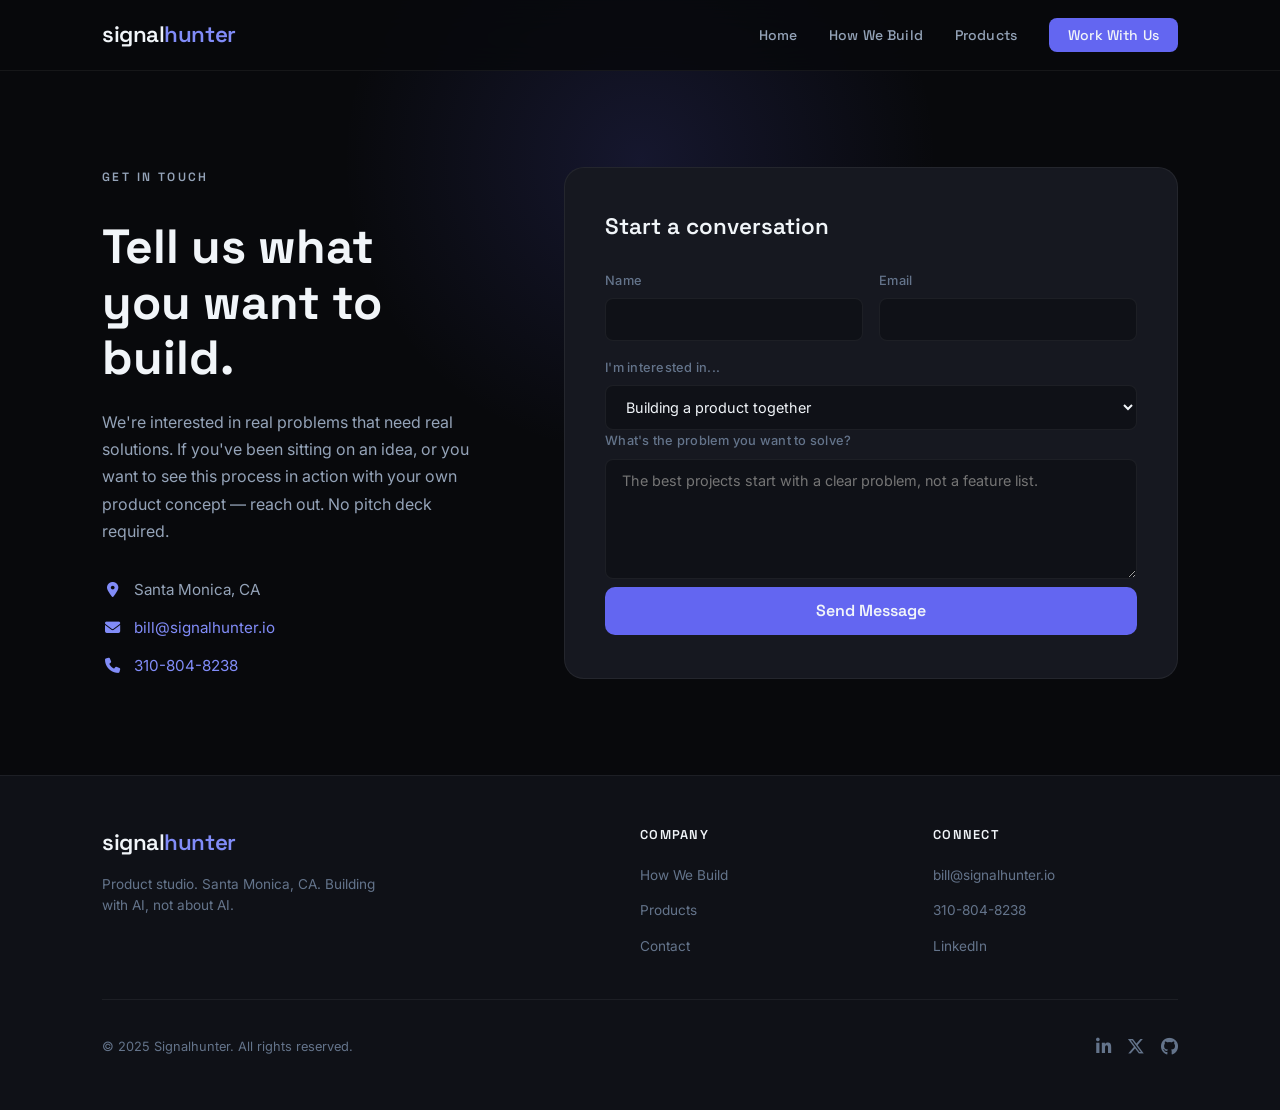
==== commit 65671002: "content: rewrite entire site with authentic project-specific copy Replaced generic AI-buzzword conte" ====
--- a/site/contact.html
+++ b/site/contact.html
@@ -4,7 +4,7 @@
   <meta charset="UTF-8">
   <meta name="viewport" content="width=device-width, initial-scale=1.0">
   <title>Work With Us — Signalhunter</title>
-  <meta name="description" content="Start a project with Signalhunter. AI-first product development and consulting from Santa Monica, CA.">
+  <meta name="description" content="Build a product with AI, see our process in action, or bring us a problem. Signalhunter, Santa Monica CA.">
   <link rel="stylesheet" href="css/style.css">
   <link rel="stylesheet" href="https://cdnjs.cloudflare.com/ajax/libs/font-awesome/6.5.1/css/all.min.css">
 </head>
@@ -32,10 +32,12 @@
       <div class="contact-layout">
         <div class="contact-info">
           <p class="section-label">Get In Touch</p>
-          <h1>Let's build<br>something <span class="gradient-text">real</span>.</h1>
+          <h1>Tell us what<br>you want to <span class="gradient-text">build.</span></h1>
           <p>
-            Whether you want us to build your product, consult on AI development strategy,
-            or just see a live demo of our process — we'd love to talk.
+            We're interested in real problems that need real solutions.
+            If you've been sitting on an idea, or you want to see this process
+            in action with your own product concept &mdash; reach out.
+            No pitch deck required.
           </p>
           <div class="contact-details">
             <div class="detail">
@@ -68,15 +70,15 @@
           <div class="form-group full-width">
             <label for="interest">I'm interested in...</label>
             <select id="interest" name="interest">
-              <option value="build">Build a product with Signalhunter</option>
-              <option value="consult">AI development consulting</option>
-              <option value="demo">See a live demo</option>
+              <option value="build">Building a product together</option>
+              <option value="consult">Adopting AI-first development</option>
+              <option value="demo">Seeing the process in action</option>
               <option value="other">Something else</option>
             </select>
           </div>
           <div class="form-group full-width">
-            <label for="message">Tell us about your idea</label>
-            <textarea id="message" name="message" placeholder="What do you want to build? What problem are you solving?"></textarea>
+            <label for="message">What's the problem you want to solve?</label>
+            <textarea id="message" name="message" placeholder="The best projects start with a clear problem, not a feature list."></textarea>
           </div>
           <button type="submit" class="btn-submit">Send Message</button>
         </form>
@@ -90,7 +92,7 @@
       <div class="footer-grid">
         <div class="footer-brand">
           <a href="index.html" class="logo">signal<span>hunter</span></a>
-          <p>AI-first product studio based in Santa Monica, CA. Building the future of how software gets made.</p>
+          <p>Product studio. Santa Monica, CA. Building with AI, not about AI.</p>
         </div>
         <div class="footer-col">
           <h4>Company</h4>
